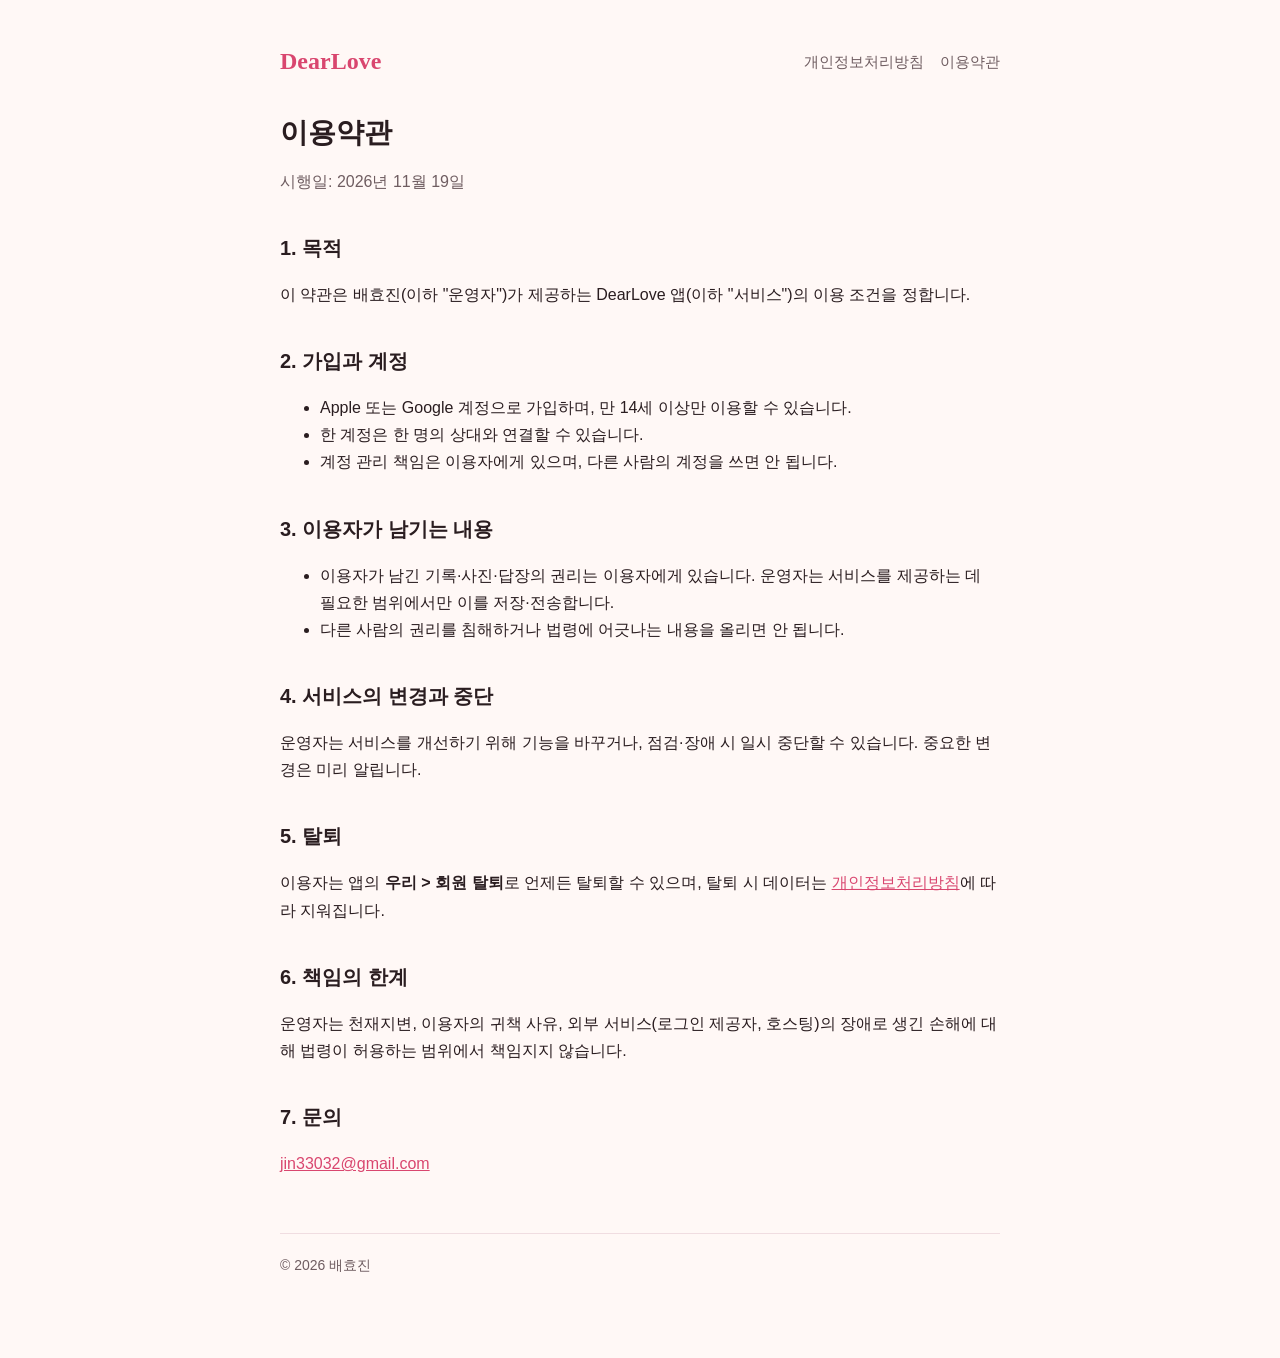
==== terms.html @ a4af25ea "feat: 홈·개인정보처리방침·이용약관 초안 추가 구글 OAuth 앱 게시와 App Store 심사에 필요한 공개 페이지. 아직 배포하지 않았다.  Co-Authored-By: C" ====
<!doctype html>
<html lang="ko">
<head>
  <meta charset="utf-8">
  <meta name="viewport" content="width=device-width, initial-scale=1">
  <title>이용약관 — DearLove</title>
  <link rel="stylesheet" href="style.css">
</head>
<body>
<main>
  <header class="site">
    <a class="brand" href="./">DearLove</a>
    <nav><a href="privacy.html">개인정보처리방침</a><a href="terms.html">이용약관</a></nav>
  </header>

  <h1>이용약관</h1>
  <p class="muted">시행일: 2026년 11월 19일</p>

  <h2>1. 목적</h2>
  <p>이 약관은 배효진(이하 "운영자")가 제공하는 DearLove 앱(이하 "서비스")의 이용 조건을 정합니다.</p>

  <h2>2. 가입과 계정</h2>
  <ul>
    <li>Apple 또는 Google 계정으로 가입하며, 만 14세 이상만 이용할 수 있습니다.</li>
    <li>한 계정은 한 명의 상대와 연결할 수 있습니다.</li>
    <li>계정 관리 책임은 이용자에게 있으며, 다른 사람의 계정을 쓰면 안 됩니다.</li>
  </ul>

  <h2>3. 이용자가 남기는 내용</h2>
  <ul>
    <li>이용자가 남긴 기록·사진·답장의 권리는 이용자에게 있습니다. 운영자는 서비스를 제공하는 데 필요한 범위에서만 이를 저장·전송합니다.</li>
    <li>다른 사람의 권리를 침해하거나 법령에 어긋나는 내용을 올리면 안 됩니다.</li>
  </ul>

  <h2>4. 서비스의 변경과 중단</h2>
  <p>운영자는 서비스를 개선하기 위해 기능을 바꾸거나, 점검·장애 시 일시 중단할 수 있습니다. 중요한 변경은 미리 알립니다.</p>

  <h2>5. 탈퇴</h2>
  <p>이용자는 앱의 <b>우리 &gt; 회원 탈퇴</b>로 언제든 탈퇴할 수 있으며, 탈퇴 시 데이터는 <a href="privacy.html">개인정보처리방침</a>에 따라 지워집니다.</p>

  <h2>6. 책임의 한계</h2>
  <p>운영자는 천재지변, 이용자의 귀책 사유, 외부 서비스(로그인 제공자, 호스팅)의 장애로 생긴 손해에 대해 법령이 허용하는 범위에서 책임지지 않습니다.</p>

  <h2>7. 문의</h2>
  <p><a href="mailto:jin33032@gmail.com">jin33032@gmail.com</a></p>

  <footer>© 2026 배효진</footer>
</main>
</body>
</html>
---- style.css ----
:root {
  --bg: #fff8f6;
  --text: #2a1d20;
  --muted: #6f5d61;
  --accent: #d9466f;
  --card: #ffffff;
  --line: #f0dde1;
}

@media (prefers-color-scheme: dark) {
  :root {
    --bg: #1c1517;
    --text: #f5e9eb;
    --muted: #c4b0b5;
    --accent: #ffb1c3;
    --card: #261d20;
    --line: #3b2c30;
  }
}

* { box-sizing: border-box; }

body {
  margin: 0;
  background: var(--bg);
  color: var(--text);
  font: 16px/1.7 -apple-system, BlinkMacSystemFont, "Apple SD Gothic Neo", "Noto Sans KR", sans-serif;
}

main { max-width: 760px; margin: 0 auto; padding: 48px 20px 80px; }

header.site { display: flex; align-items: center; justify-content: space-between; gap: 12px; margin-bottom: 40px; }
header.site a.brand { color: var(--accent); font: 700 24px Georgia, "Times New Roman", serif; text-decoration: none; }
header.site nav a { color: var(--muted); margin-left: 16px; text-decoration: none; font-size: 15px; }
header.site nav a:hover { color: var(--accent); }

h1 { font-size: 28px; line-height: 1.3; margin: 0 0 8px; }
h2 { font-size: 20px; margin: 36px 0 8px; }
p, li { color: var(--text); }
.muted { color: var(--muted); }
a { color: var(--accent); }

.hero { text-align: center; padding: 32px 0 16px; }
.hero .mark { font-size: 56px; }
.hero h1 { font: 700 44px Georgia, "Times New Roman", serif; color: var(--accent); margin: 8px 0; }
.hero p { font-size: 18px; color: var(--muted); }

.cards { display: grid; gap: 12px; grid-template-columns: repeat(auto-fit, minmax(200px, 1fr)); margin-top: 32px; }
.card { background: var(--card); border: 1px solid var(--line); border-radius: 16px; padding: 18px; }
.card b { display: block; margin-bottom: 4px; }

table { width: 100%; border-collapse: collapse; margin: 12px 0; font-size: 15px; }
th, td { text-align: left; vertical-align: top; padding: 10px 8px; border-bottom: 1px solid var(--line); }
th { color: var(--muted); font-weight: 600; }

footer { margin-top: 56px; padding-top: 20px; border-top: 1px solid var(--line); color: var(--muted); font-size: 14px; }
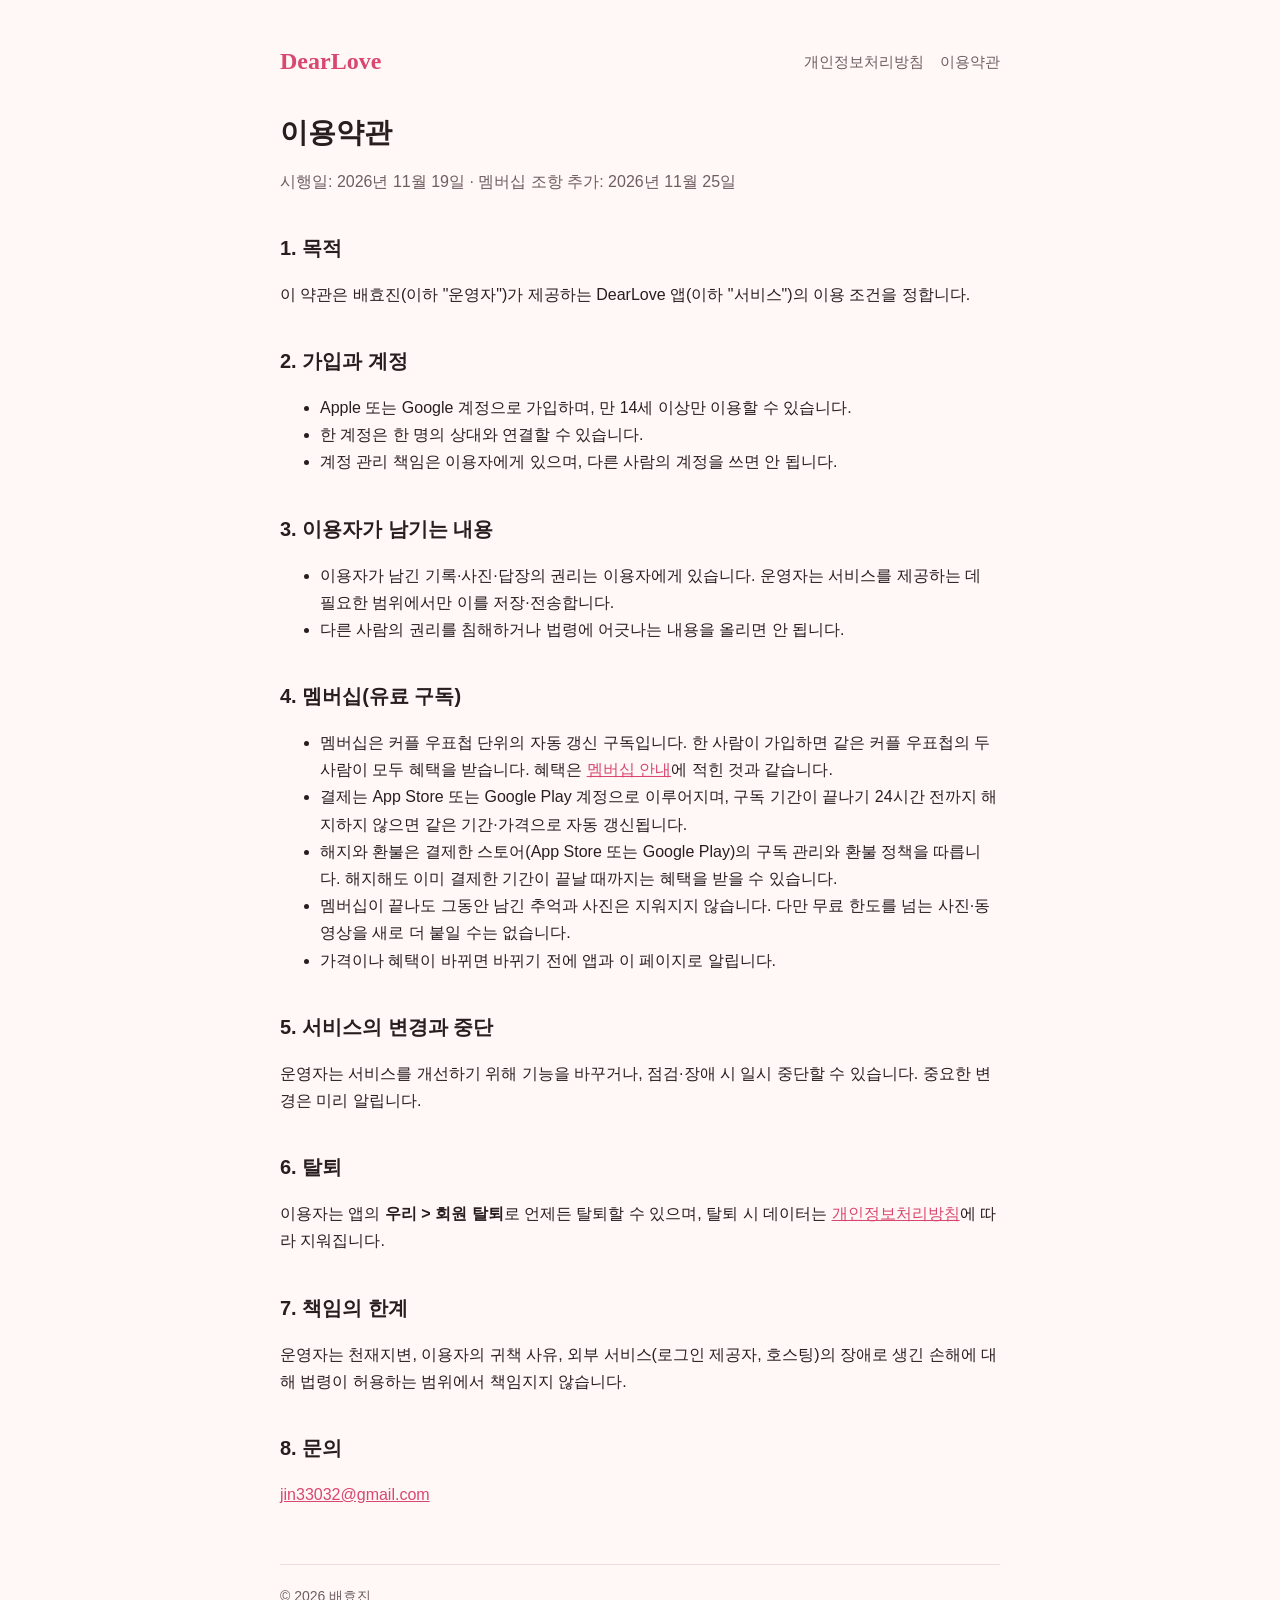
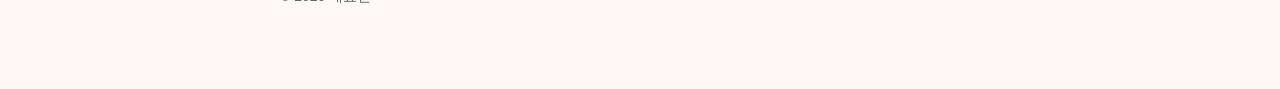
==== commit d245cdd3: "feat: 앱 웹뷰용 멤버십 페이지와 멤버십 약관 - membership.html: 혜택 비교, 월·연 선택, 가입·구매 복원·구독 관리, 자동 갱신 안내.   가격은 앱이 스토어" ====
--- a/terms.html
+++ b/terms.html
@@ -14,7 +14,7 @@
   </header>
 
   <h1>이용약관</h1>
-  <p class="muted">시행일: 2026년 11월 19일</p>
+  <p class="muted">시행일: 2026년 11월 19일 · 멤버십 조항 추가: 2026년 11월 25일</p>
 
   <h2>1. 목적</h2>
   <p>이 약관은 배효진(이하 "운영자")가 제공하는 DearLove 앱(이하 "서비스")의 이용 조건을 정합니다.</p>
@@ -32,16 +32,25 @@
     <li>다른 사람의 권리를 침해하거나 법령에 어긋나는 내용을 올리면 안 됩니다.</li>
   </ul>
 
-  <h2>4. 서비스의 변경과 중단</h2>
+  <h2>4. 멤버십(유료 구독)</h2>
+  <ul>
+    <li>멤버십은 커플 우표첩 단위의 자동 갱신 구독입니다. 한 사람이 가입하면 같은 커플 우표첩의 두 사람이 모두 혜택을 받습니다. 혜택은 <a href="membership">멤버십 안내</a>에 적힌 것과 같습니다.</li>
+    <li>결제는 App Store 또는 Google Play 계정으로 이루어지며, 구독 기간이 끝나기 24시간 전까지 해지하지 않으면 같은 기간·가격으로 자동 갱신됩니다.</li>
+    <li>해지와 환불은 결제한 스토어(App Store 또는 Google Play)의 구독 관리와 환불 정책을 따릅니다. 해지해도 이미 결제한 기간이 끝날 때까지는 혜택을 받을 수 있습니다.</li>
+    <li>멤버십이 끝나도 그동안 남긴 추억과 사진은 지워지지 않습니다. 다만 무료 한도를 넘는 사진·동영상을 새로 더 붙일 수는 없습니다.</li>
+    <li>가격이나 혜택이 바뀌면 바뀌기 전에 앱과 이 페이지로 알립니다.</li>
+  </ul>
+
+  <h2>5. 서비스의 변경과 중단</h2>
   <p>운영자는 서비스를 개선하기 위해 기능을 바꾸거나, 점검·장애 시 일시 중단할 수 있습니다. 중요한 변경은 미리 알립니다.</p>
 
-  <h2>5. 탈퇴</h2>
+  <h2>6. 탈퇴</h2>
   <p>이용자는 앱의 <b>우리 &gt; 회원 탈퇴</b>로 언제든 탈퇴할 수 있으며, 탈퇴 시 데이터는 <a href="privacy.html">개인정보처리방침</a>에 따라 지워집니다.</p>
 
-  <h2>6. 책임의 한계</h2>
+  <h2>7. 책임의 한계</h2>
   <p>운영자는 천재지변, 이용자의 귀책 사유, 외부 서비스(로그인 제공자, 호스팅)의 장애로 생긴 손해에 대해 법령이 허용하는 범위에서 책임지지 않습니다.</p>
 
-  <h2>7. 문의</h2>
+  <h2>8. 문의</h2>
   <p><a href="mailto:jin33032@gmail.com">jin33032@gmail.com</a></p>
 
   <footer>© 2026 배효진</footer>
